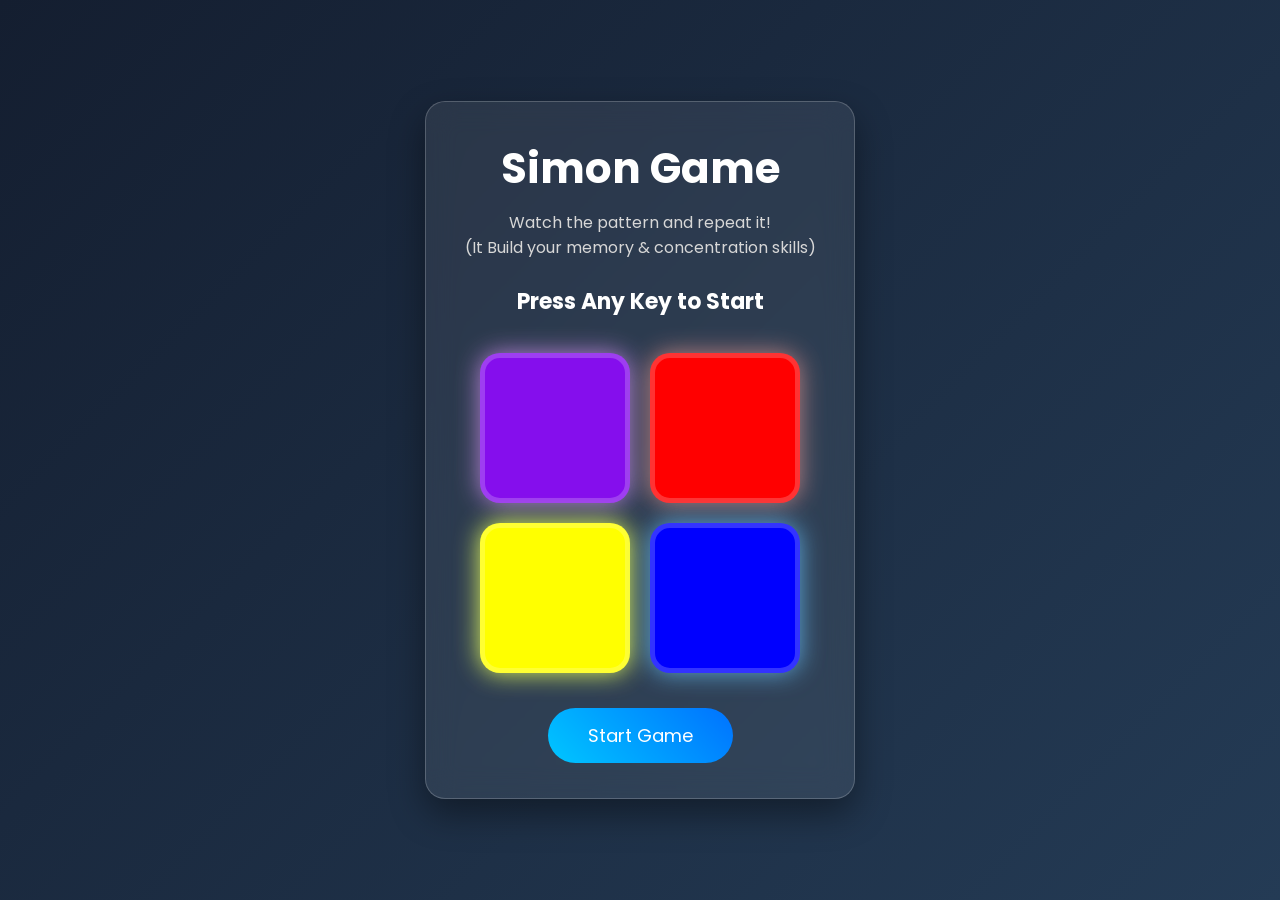
==== index.html @ 09db7ca7 "Rename app.html to index.html" ====
<!DOCTYPE html>
<html lang="en">
<head>
    <meta charset="UTF-8">
    <meta name="viewport" content="width=device-width, initial-scale=1.0">
    <title>Simon Game</title>
    <link rel="stylesheet" href="index.css">
</head>
<body>

    <div class="container">

        <h1>Simon Game</h1>

        <p class="subtitle">
            Watch the pattern and repeat it!<br>
           (It Build your memory & concentration skills)
        </p>

        <h2 id="level-title">Press Any Key to Start</h2>

        <div class="game-board">

            <div class="btn purple" id="purple"></div>
            <div class="btn red" id="red"></div>

            <div class="btn yellow" id="yellow"></div>
            <div class="btn blue" id="blue"></div>

        </div>

        <button class="start-btn">Start Game</button>

    </div>
<script src="app.js"></script>
</body>
</html>
---- index.css ----
/* Google Font */
@import url('https://fonts.googleapis.com/css2?family=Poppins:wght@300;400;600;700&display=swap');

*{
    margin:0;
    padding:0;
    box-sizing:border-box;
    font-family:'Poppins',sans-serif;
}

body{
    height:100vh;
    display:flex;
    justify-content:center;
    align-items:center;
    background:linear-gradient(135deg,#141E30,#243B55);
}

.container{

    width:430px;
    text-align:center;

    background:rgba(255,255,255,.08);
    backdrop-filter:blur(15px);

    border:1px solid rgba(255,255,255,.2);

    border-radius:20px;

    padding:35px;

    box-shadow:
    0 15px 35px rgba(0,0,0,.4);

}

h1{

    color:#fff;
    font-size:42px;
    font-weight:700;
    margin-bottom:10px;
}

.subtitle{

    color:#d7d7d7;
    margin-bottom:25px;
}

#level-title{

    color:white;
    margin-bottom:35px;
    font-size:22px;
}

.game-board{

    display:grid;
    grid-template-columns:repeat(2,150px);
    grid-template-rows:repeat(2,150px);
    gap:20px;

    justify-content:center;
}

.btn{

    width:150px;
    height:150px;

    border-radius:20px;

    cursor:pointer;

    transition:.2s;

    border:5px solid rgba(255,255,255,.2);
}

/* Hover Effect */

.btn:hover{

    transform:scale(1.05);
    /* background-color: #2dc204; */
    border-color: #5f7398;
    box-shadow: 0 0 20px #2dc204;

}

.purple{

    background:rgb(133, 14, 237);

    box-shadow:
    0 0 25px #b582d5;
}

.red{

    background:red;

    box-shadow:
    0 0 25px #bd8282;
}

.yellow{

    background:yellow;

    box-shadow:
    0 0 25px #e0f75c;
}

.blue{

    background:blue;

    box-shadow:
    0 0 25px #5ca7d9;
}


/* Start Button */

.start-btn{

    margin-top:35px;

    padding:14px 40px;

    font-size:18px;

    border:none;

    border-radius:40px;

    color:white;

    background:linear-gradient(45deg,#00c6ff,#0072ff);

    cursor:pointer;

    transition:.3s;
}

.start-btn:hover{

    transform:translateY(-3px);

    box-shadow:
    0 10px 25px rgba(0, 0, 0, 0.5);
}

.start-btn:active{

    transform:scale(.95);
}

/* Flash Effect */
.flash {
     background-color: rgb(214, 214, 214) !important; */
     box-shadow: 0 0 50px white !important; */
    transform: scale(1.1);
    transition: 0.2s;
}

/* Responsive */

@media(max-width:500px){

.container{

    width:95%;
    padding:25px;
}

.game-board{

    grid-template-columns:repeat(2,120px);
    grid-template-rows:repeat(2,120px);
}

.btn{

    width:120px;
    height:120px;
}

h1{

    font-size:34px;
}

#level-title{

    font-size:18px;
}

}
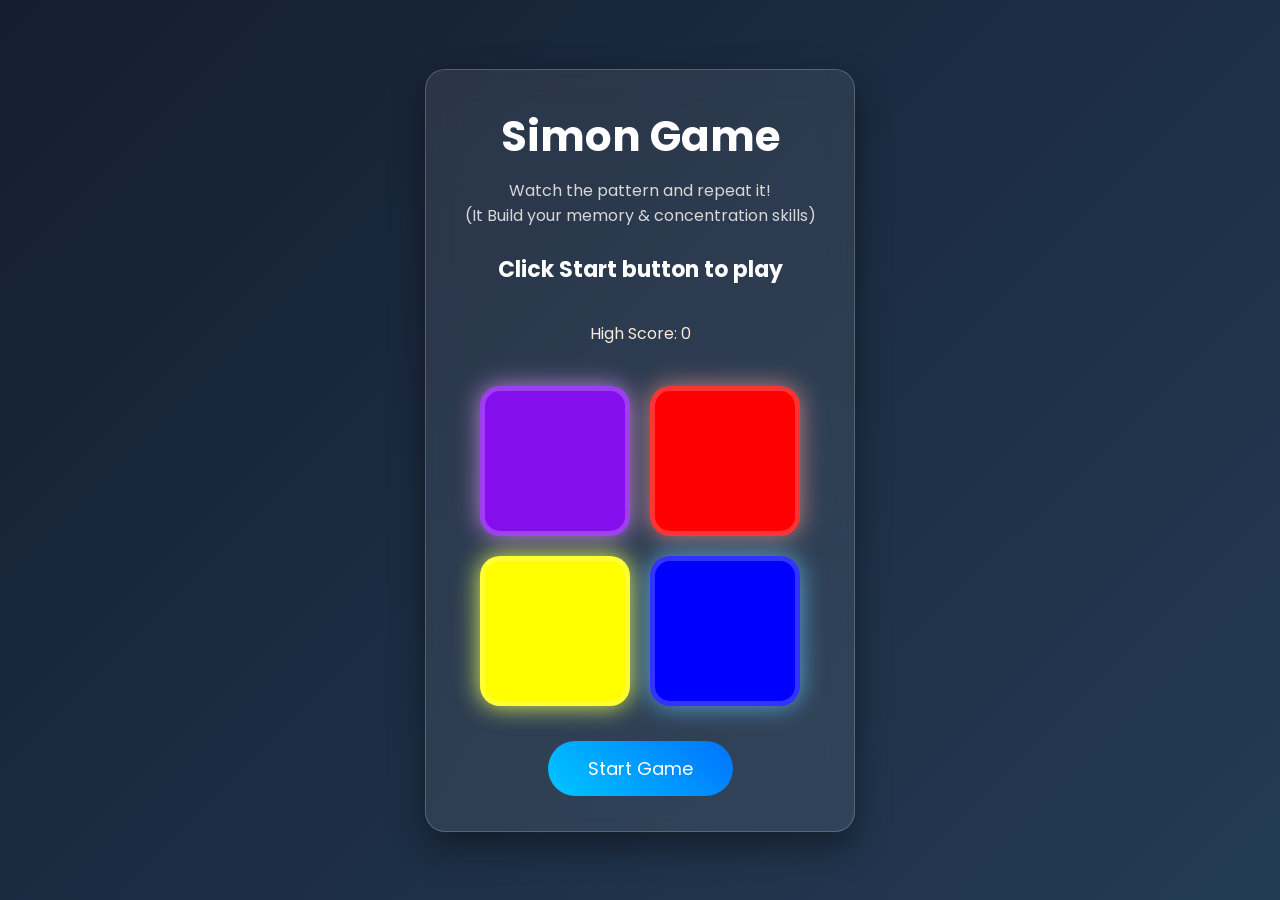
==== commit 511647bf: "Add files via upload" ====
--- a/index.html
+++ b/index.html
@@ -6,10 +6,13 @@
     <title>Simon Game</title>
     <link rel="stylesheet" href="index.css">
 </head>
-<body>
+<body>  
+    
+    <div class="rules">
 
+    </div>
     <div class="container">
-
+      
         <h1>Simon Game</h1>
 
         <p class="subtitle">
@@ -17,7 +20,8 @@
            (It Build your memory & concentration skills)
         </p>
 
-        <h2 id="level-title">Press Any Key to Start</h2>
+        <h2 id="level-title">Click Start button to play</h2>
+        <p id="high-score">High Score: 0</p>
 
         <div class="game-board">
 
@@ -30,8 +34,11 @@
         </div>
 
         <button class="start-btn">Start Game</button>
+       
 
     </div>
+    
+       
 <script src="app.js"></script>
 </body>
-</html>
+</html>
--- a/index.css
+++ b/index.css
@@ -122,6 +122,16 @@
     box-shadow:
     0 0 25px #5ca7d9;
 }
+#high-score  {
+     padding-bottom: 40px;
+    color:antiquewhite;
+    text-decoration: double;
+
+
+}
+#high-score p{
+    font-weight: 300;
+}
 
 
 /* Start Button */
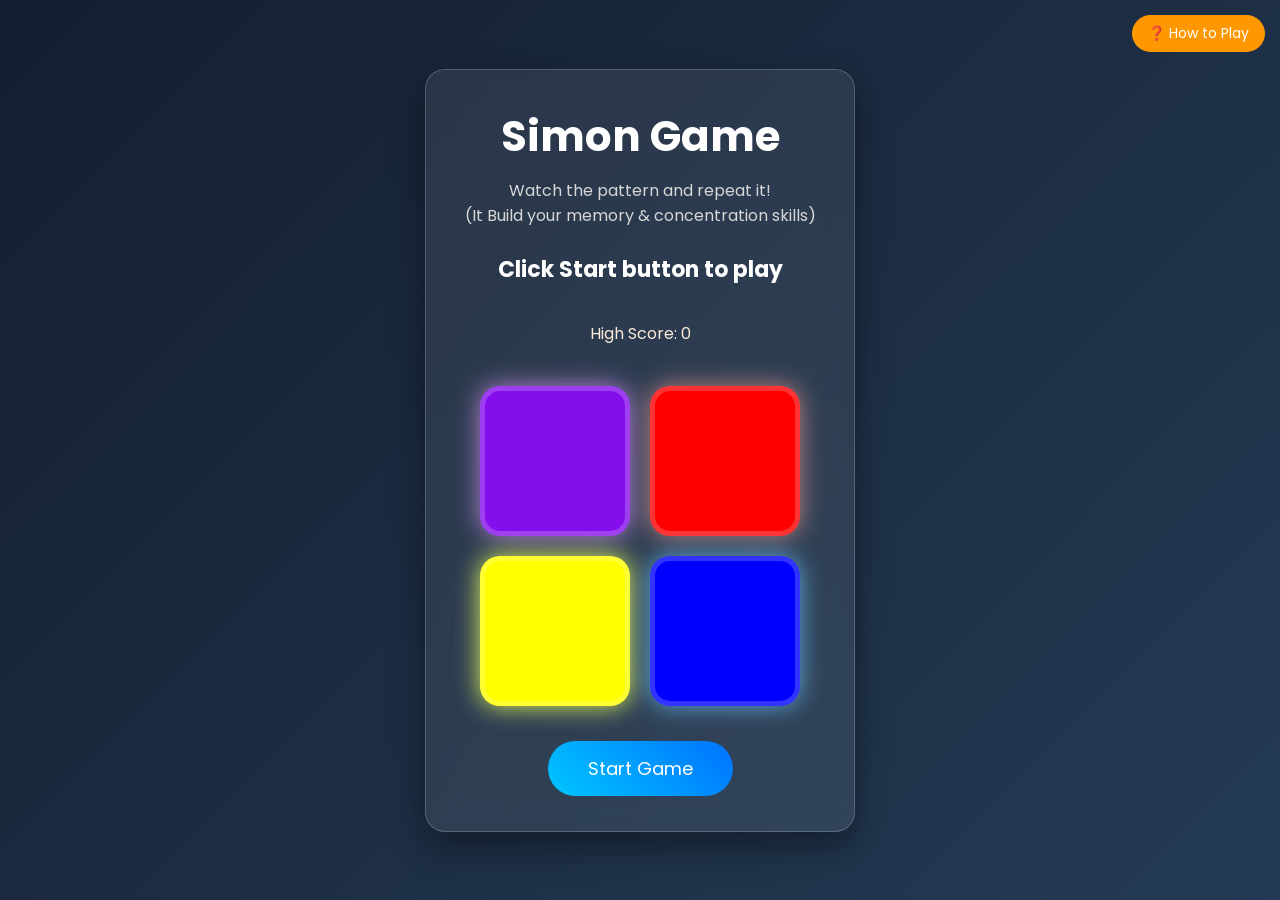
==== commit c3a12843: "Add files via upload" ====
--- a/index.html
+++ b/index.html
@@ -8,9 +8,23 @@
 </head>
 <body>  
     
-    <div class="rules">
+    <button class="how-btn">❓ How to Play</button>
 
-    </div>
+<div id="rules" class="rules-box">
+    <h3>🎮 How to Play</h3>
+
+    <p>1️⃣ Press the <b>Start</b> button to begin.</p>
+
+    <p>2️⃣ Watch the flashing color carefully.</p>
+
+    <p>3️⃣ Click the buttons in the <b>same order</b>.</p>
+
+    <p>4️⃣ Each level adds <b>one new color</b>.</p>
+
+    <p>5️⃣ If you click the wrong button, the game is over.</p>
+
+    <p>6️⃣ Try to reach the highest score!</p>
+</div>
     <div class="container">
       
         <h1>Simon Game</h1>
--- a/index.css
+++ b/index.css
@@ -122,6 +122,75 @@
     box-shadow:
     0 0 25px #5ca7d9;
 }
+.how-btn{
+    position:absolute;
+    top:15px;
+    right:15px;
+
+    padding:8px 16px;
+
+    border:none;
+    border-radius:20px;
+
+    background:#ff9800;
+    color:white;
+
+    cursor:pointer;
+    font-size:14px;
+
+    transition:.3s;
+}
+
+.how-btn:hover{
+    background:#f57c00;
+}
+
+.rules-box{
+
+    display:none;
+
+    position:absolute;
+
+    top:60px;
+    right:15px;
+
+    width:280px;
+
+    padding:20px;
+
+    border-radius:15px;
+
+    background:rgba(0,0,0,.9);
+
+    color:white;
+
+    text-align:left;
+
+    box-shadow:0 10px 25px rgba(0,0,0,.5);
+
+    z-index:100;
+}
+
+.rules-box h3{
+    margin-bottom:12px;
+    text-align:center;
+    color:#00c6ff;
+}
+
+.rules-box p{
+    margin:8px 0;
+    font-size:14px;
+}
+@keyframes fade{
+    from{
+        opacity:0;
+        transform:translateY(-10px);
+    }
+    to{
+        opacity:1;
+        transform:translateY(0);
+    }
+}
 #high-score  {
      padding-bottom: 40px;
     color:antiquewhite;
